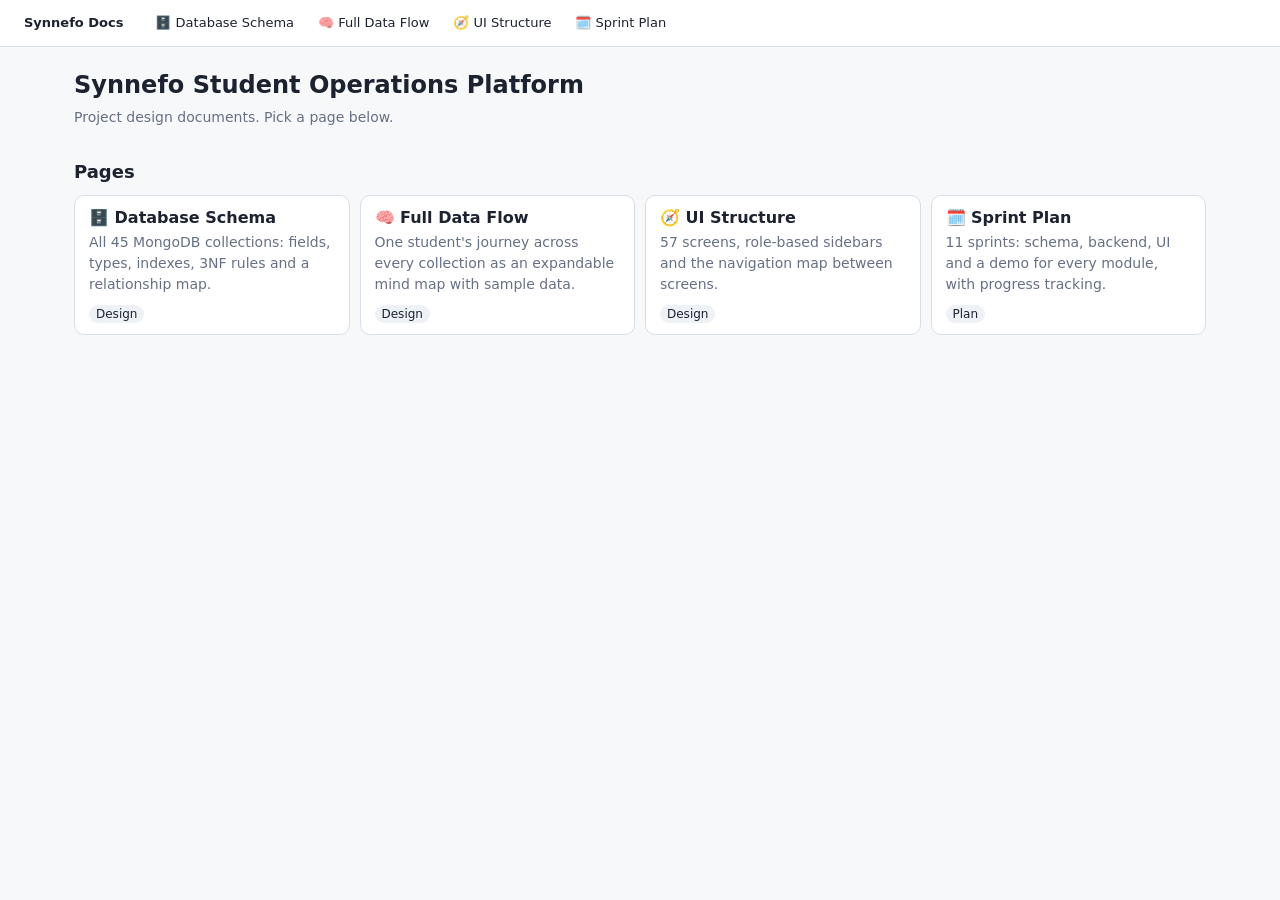
==== synnefo-docs/index.html @ ddb36603 "index page for accessing all the files" ====
<!DOCTYPE html>
<html lang="en"><head><meta charset="utf-8">
<meta name="viewport" content="width=device-width, initial-scale=1">
<title>Synnefo Student Operations Platform: Docs</title>
<link rel="stylesheet" href="assets/style.css">
</head><body>
<main>
<h1>Synnefo Student Operations Platform</h1>
<p>Project design documents. Pick a page below.</p>
<h2>Pages</h2>
<div class="grid" id="page-cards"></div>

</main>
<script src="assets/site.js" data-root="."></script>
</body></html>
---- synnefo-docs/assets/style.css ----
/* ==========================================================
   Synnefo docs: ONE shared stylesheet for every page.
   New pages only need:  <link rel="stylesheet" href="../assets/style.css">
   Change colours below (tokens) and every page updates.
   ========================================================== */
:root{--bg:#f7f8fa;--fg:#1c2230;--card:#fff;--bd:#d9dde5;--mut:#667085;--code:#eef1f6;--ac:#2563eb;--teal:#0d9488}
@media (prefers-color-scheme:dark){:root:not([data-theme="light"]){--bg:#12151c;--fg:#e6e9f0;--card:#1b1f2a;--bd:#323848;--mut:#9aa3b5;--code:#242a38;--ac:#6ea0ff;--teal:#2dd4bf}}
:root[data-theme="dark"]{--bg:#12151c;--fg:#e6e9f0;--card:#1b1f2a;--bd:#323848;--mut:#9aa3b5;--code:#242a38;--ac:#6ea0ff;--teal:#2dd4bf}

/* ---------- base ---------- */
*{box-sizing:border-box}
html{scroll-padding-top:60px}
body{margin:0;background:var(--bg);color:var(--fg);font:14px/1.5 system-ui,-apple-system,"Segoe UI",Roboto,sans-serif}
main{max-width:1160px;margin:0 auto;padding:20px 14px 60px}
h1{font-size:24px;margin:0 0 4px}h2{font-size:18px;margin:30px 0 10px}h3{font-size:16px;margin:0}
p,li{color:var(--mut)}p{margin:4px 0}li{margin:3px 0}b,strong{color:var(--fg)}
code{background:var(--code);color:var(--fg);padding:1px 5px;border-radius:4px;font-size:12px}
a{color:var(--ac)}a.ref{color:inherit;text-decoration:underline dotted}
a.item{display:block;font-size:13px;color:var(--fg);text-decoration:none;padding:1px 0}
button,input,select{padding:8px 12px;border:1px solid var(--bd);border-radius:8px;background:var(--card);color:var(--fg);font-size:14px;margin:4px 6px 4px 0}
button{cursor:pointer;font-size:13px}
input{width:min(100%,360px)}

/* ---------- site navigation (injected by assets/site.js) ---------- */
.site-nav{position:sticky;top:0;z-index:20;display:flex;gap:4px;align-items:center;overflow-x:auto;padding:8px 14px;background:var(--card);border-bottom:1px solid var(--bd)}
.site-nav a{padding:5px 10px;border-radius:7px;color:var(--fg);text-decoration:none;font-size:13px;white-space:nowrap}
.site-nav a.brand{font-weight:700;margin-right:8px}
.site-nav a.active{background:var(--ac);color:#fff}

/* ---------- cards, grids, tags ---------- */
.card{background:var(--card);border:1px solid var(--bd);border-radius:10px;padding:10px 14px}
.card.accent{margin:12px 0;border-left:5px solid var(--accent,var(--ac))}  /* set --accent or border-left-color inline for a colour */
.card h3{margin:0}.card p{margin:2px 0 8px}
.card h4{margin:0 0 4px;font-size:12px;text-transform:uppercase;color:var(--mut)}
a.card.link{display:block;color:var(--fg);text-decoration:none}a.card.link:hover{border-color:var(--ac)}
.grid{display:grid;grid-template-columns:repeat(auto-fit,minmax(260px,1fr));gap:10px}
.grid.sm{grid-template-columns:repeat(auto-fill,minmax(210px,1fr))}
.tag{display:inline-block;background:var(--code);color:var(--fg);padding:0 7px;border-radius:9px;margin:1px 3px 1px 0;font-size:12px}
.note{margin-top:8px;font-size:12px;background:var(--code);padding:6px 10px;border-radius:6px;color:var(--mut)}
.pill{font:600 12px ui-monospace,Menlo,Consolas,monospace;color:#fff;padding:1px 9px;border-radius:9px;margin-right:6px}
.via{margin-left:6px;font:11px ui-monospace,Menlo,monospace;color:var(--mut)}
.chips{display:flex;flex-wrap:wrap;gap:5px;margin:10px 0}
.chips span{font:11px ui-monospace,Menlo,Consolas,monospace;padding:2px 8px;border-radius:9px;cursor:pointer;border:1px solid var(--bd);color:#fff}
.scroll{overflow-x:auto}

/* ---------- tables, key-value lists, lanes ---------- */
.tbl{border-collapse:collapse;width:100%;font-size:13px}
.tbl th,.tbl td{text-align:left;padding:4px 8px;border-bottom:1px solid var(--bd);white-space:nowrap}
.tbl th{color:var(--mut);font-weight:600}.tbl td:first-child{font-family:ui-monospace,Menlo,Consolas,monospace}
.kv{display:grid;grid-template-columns:max-content 1fr;gap:1px 12px;margin:6px 0;font-size:13px}
.kv dt{color:var(--mut);font-family:ui-monospace,Menlo,monospace}.kv dd{margin:0;word-break:break-word}
.derived{font-style:italic;color:var(--teal)}
.lane{display:grid;grid-template-columns:90px 1fr;gap:4px 10px;font-size:13px;margin:5px 0}.lane b{color:var(--mut);font-weight:600}

/* ---------- progress / checklist (sprint plan) ---------- */
.bar{display:flex;gap:3px;overflow-x:auto;padding-bottom:4px}
.bar a{flex:1;min-width:64px;text-align:center;padding:6px 2px;border-radius:6px;background:var(--card);border:1px solid var(--bd);color:var(--fg);text-decoration:none;font-size:12px}
.bar a.done{background:var(--ac);color:#fff;border-color:var(--ac)}.bar a.ms{border-bottom:3px solid var(--ac)}
.prog{height:8px;background:var(--code);border-radius:5px;margin:8px 0}.prog i{display:block;height:100%;background:var(--ac);border-radius:5px;width:0}
.check{cursor:pointer;float:right;font-size:13px;color:var(--mut)}

/* ---------- bottom detail panel ---------- */
.panel{position:fixed;left:0;right:0;bottom:0;z-index:30;max-height:42vh;overflow:auto;display:none;background:var(--card);border-top:2px solid var(--bd);padding:12px 16px calc(14px + env(safe-area-inset-bottom,0px));box-shadow:0 -6px 20px rgba(0,0,0,.18)}
.panel-in{max-width:900px;margin:0 auto}.panel .close{float:right;margin:0}

/* ---------- mind map (SVG) ---------- */
.mm{overflow:auto;max-height:80vh;background:var(--card);border:1px solid var(--bd);border-radius:10px;margin-top:6px}
.mm text{font:11px system-ui,sans-serif;fill:var(--fg)}
.mm .gl{font-weight:700;font-size:12px}
.mm .mm-mono{font:600 10px ui-monospace,Menlo,Consolas,monospace}
.mm-edge{fill:none;stroke:var(--mut);stroke-width:1.6;opacity:.5}
.mm-link{fill:none;stroke:var(--fg);stroke-width:1.6;stroke-dasharray:5 3}.mm-link.in{opacity:.45}
.mm-node,.mm-toggle{cursor:pointer}.mm-node:hover rect{stroke-width:2.2}.mm-node.sel rect{stroke-width:3}
.off{opacity:.15}
.dim .mm-edge{opacity:.06}.dim .mm-edge.on{opacity:.9}
.dim .mm-node,.dim .mm-hub{opacity:.25}.dim .mm-node.on{opacity:1}
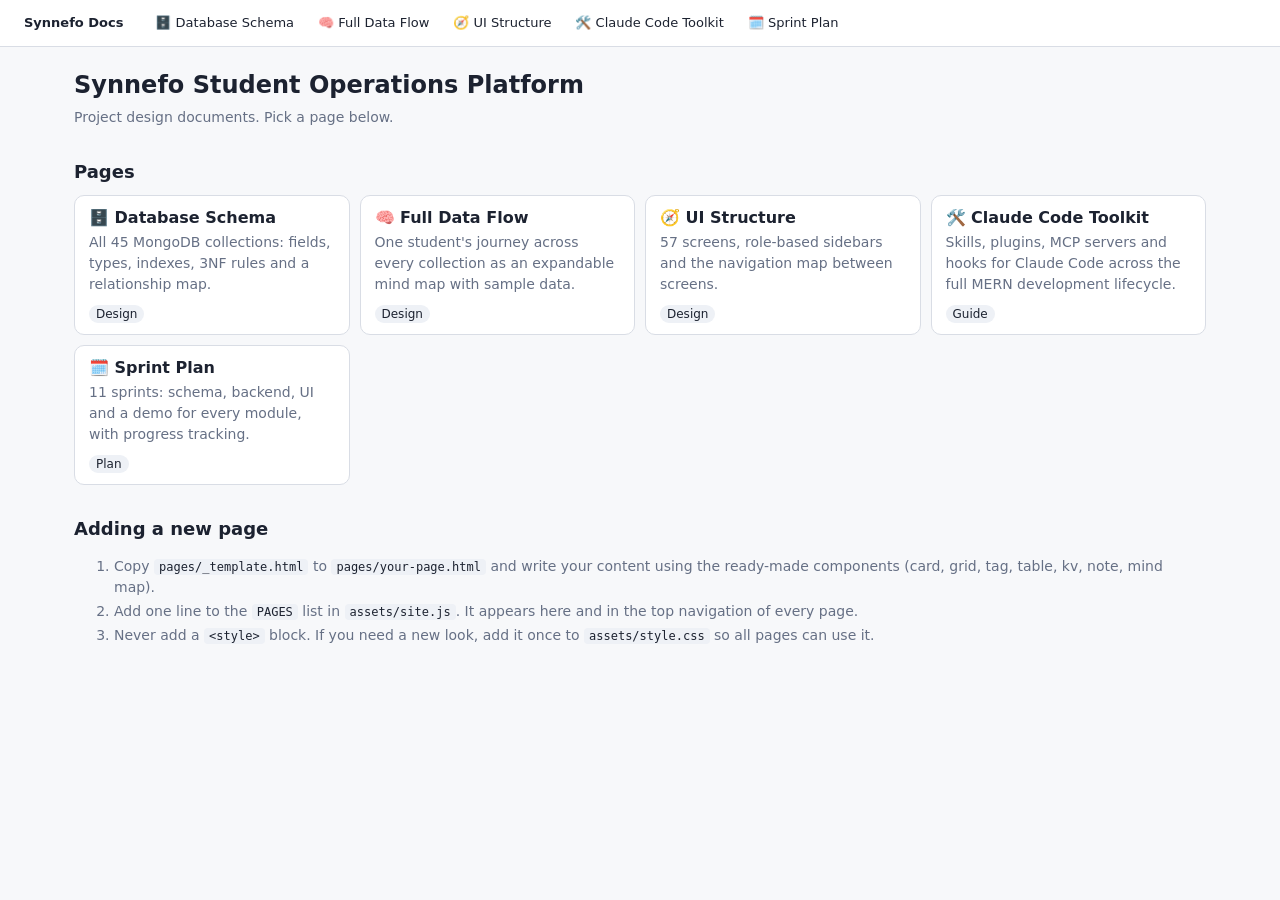
==== commit 548e8fa5: "claude code toolkit" ====
--- a/synnefo-docs/index.html
+++ b/synnefo-docs/index.html
@@ -10,6 +10,12 @@
 <h2>Pages</h2>
 <div class="grid" id="page-cards"></div>
 
+<h2>Adding a new page</h2>
+<ol>
+<li>Copy <code>pages/_template.html</code> to <code>pages/your-page.html</code> and write your content using the ready-made components (card, grid, tag, table, kv, note, mind map).</li>
+<li>Add one line to the <code>PAGES</code> list in <code>assets/site.js</code>. It appears here and in the top navigation of every page.</li>
+<li>Never add a <code>&lt;style&gt;</code> block. If you need a new look, add it once to <code>assets/style.css</code> so all pages can use it.</li>
+</ol>
 </main>
 <script src="assets/site.js" data-root="."></script>
 </body></html>
--- a/synnefo-docs/assets/style.css
+++ b/synnefo-docs/assets/style.css
@@ -43,6 +43,10 @@
 .chips span{font:11px ui-monospace,Menlo,Consolas,monospace;padding:2px 8px;border-radius:9px;cursor:pointer;border:1px solid var(--bd);color:#fff}
 .scroll{overflow-x:auto}
 
+/* ---------- code blocks ---------- */
+pre{background:var(--code);color:var(--fg);padding:10px 12px;border-radius:8px;overflow-x:auto;font:12px/1.5 ui-monospace,Menlo,Consolas,monospace;margin:6px 0}
+pre code{background:none;padding:0}
+
 /* ---------- tables, key-value lists, lanes ---------- */
 .tbl{border-collapse:collapse;width:100%;font-size:13px}
 .tbl th,.tbl td{text-align:left;padding:4px 8px;border-bottom:1px solid var(--bd);white-space:nowrap}
